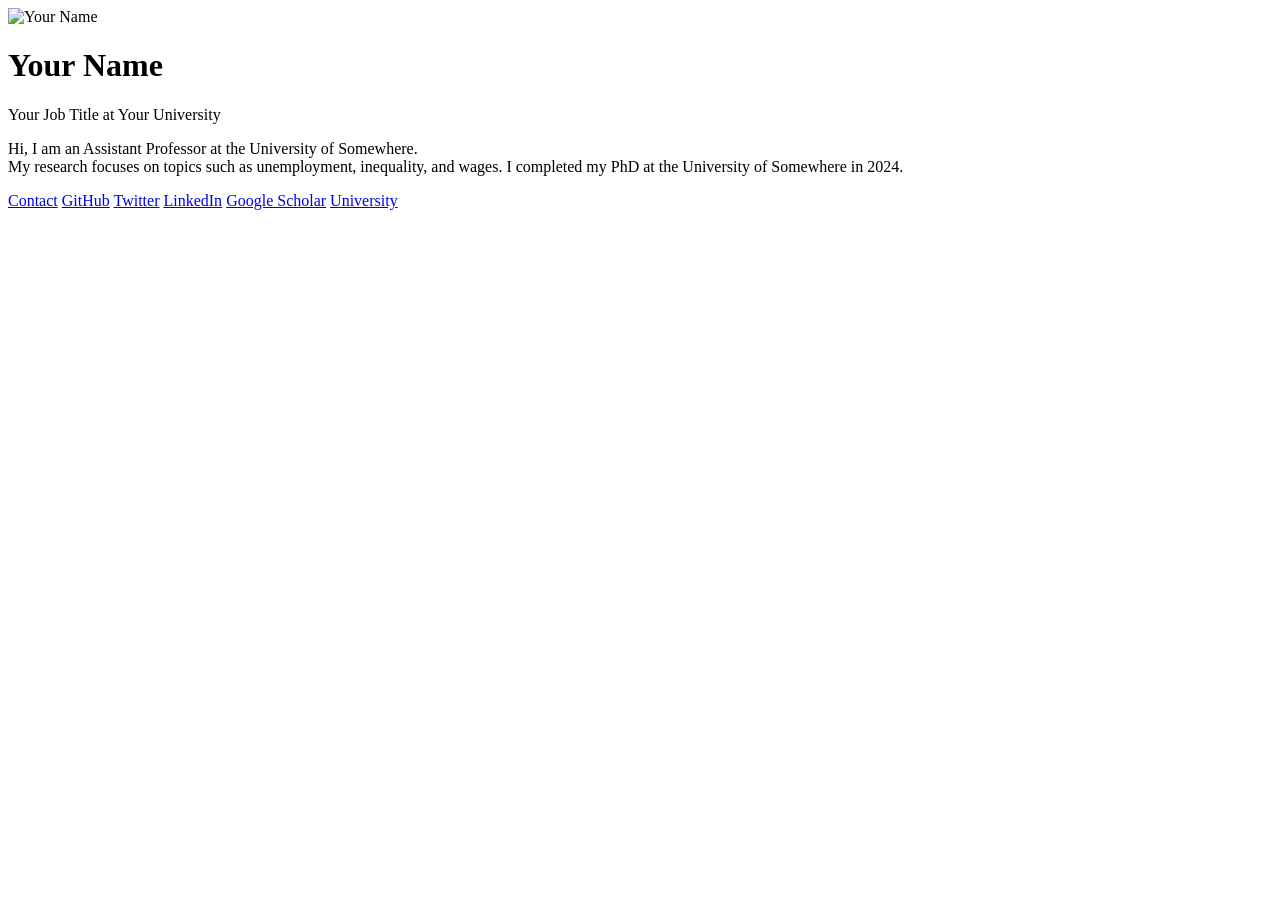
==== index.html @ a1e3d040 "Create index.html" ====
<!DOCTYPE html>
<html lang="en">
<head>
    <meta charset="UTF-8">
    <meta name="viewport" content="width=device-width, initial-scale=1.0">
    <title>Your Name - Personal Website</title>
    <link rel="stylesheet" href="styles.css">
</head>
<body>
    <div class="container">
        <div class="profile">
            <img src="profile.jpg" alt="Your Name" class="profile-img">
            <h1>Your Name</h1>
            <p class="job-title">Your Job Title at Your University</p>
            <p class="bio">
                Hi, I am an Assistant Professor at the University of Somewhere.<br>
                My research focuses on topics such as unemployment, inequality, and wages. 
                I completed my PhD at the University of Somewhere in 2024.
            </p>
            <div class="social-links">
                <a href="mailto:youremail@example.com">Contact</a>
                <a href="https://github.com/yourusername" target="_blank">GitHub</a>
                <a href="https://twitter.com/yourusername" target="_blank">Twitter</a>
                <a href="https://www.linkedin.com/in/yourusername" target="_blank">LinkedIn</a>
                <a href="https://scholar.google.com/citations?user=your-google-scholar-id" target="_blank">Google Scholar</a>
                <a href="https://www.university.com" target="_blank">University</a>
            </div>
        </div>
    </div>
</body>
</html>
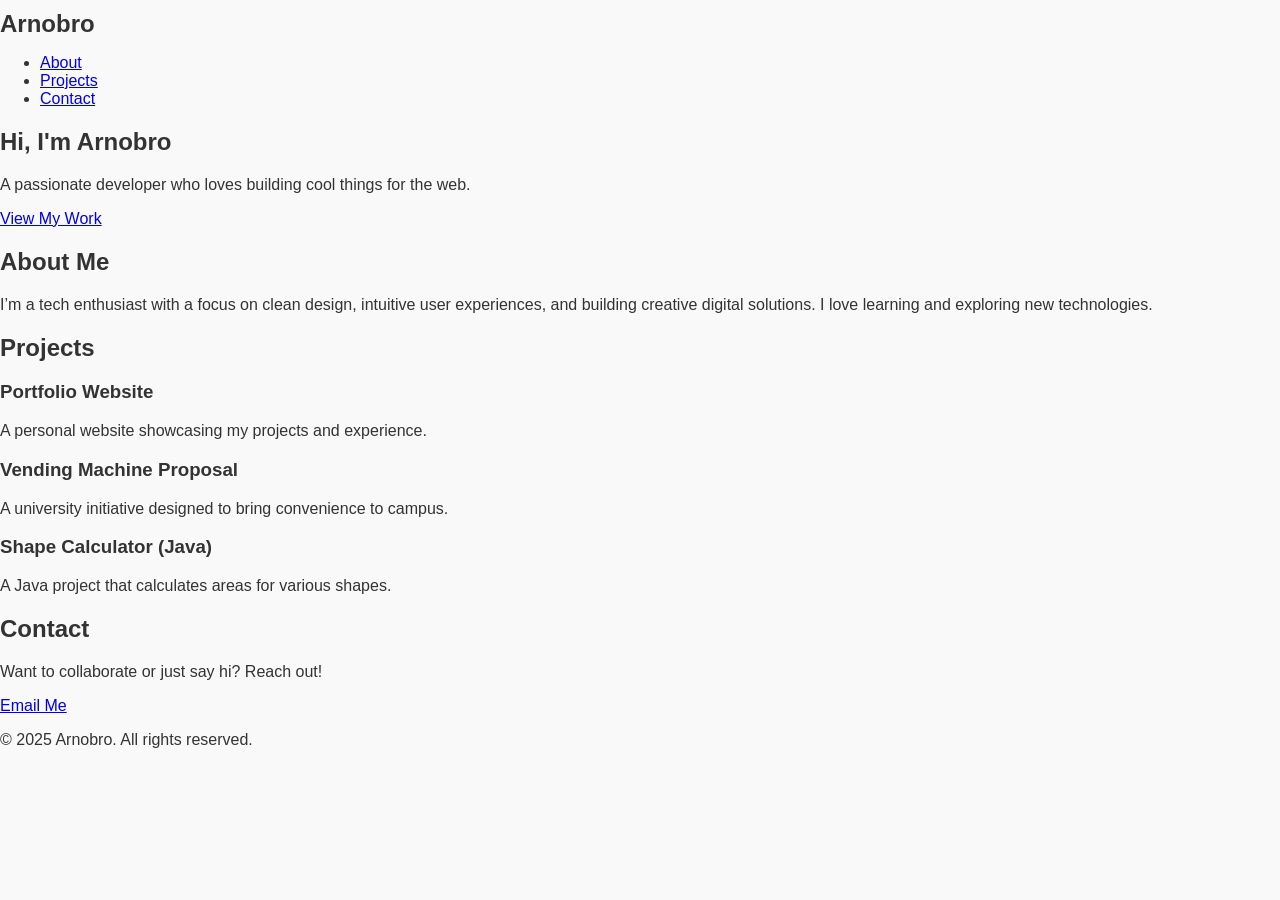
==== commit 7f834f1e: "Update index.html" ====
--- a/index.html
+++ b/index.html
@@ -1,31 +1,66 @@
 <!DOCTYPE html>
 <html lang="en">
 <head>
-    <meta charset="UTF-8">
-    <meta name="viewport" content="width=device-width, initial-scale=1.0">
-    <title>Your Name - Personal Website</title>
-    <link rel="stylesheet" href="styles.css">
+  <meta charset="UTF-8" />
+  <meta name="viewport" content="width=device-width, initial-scale=1.0" />
+  <title>Arnobro | Portfolio</title>
+  <link rel="stylesheet" href="styles.css" />
 </head>
 <body>
-    <div class="container">
-        <div class="profile">
-            <img src="profile.jpg" alt="Your Name" class="profile-img">
-            <h1>Your Name</h1>
-            <p class="job-title">Your Job Title at Your University</p>
-            <p class="bio">
-                Hi, I am an Assistant Professor at the University of Somewhere.<br>
-                My research focuses on topics such as unemployment, inequality, and wages. 
-                I completed my PhD at the University of Somewhere in 2024.
-            </p>
-            <div class="social-links">
-                <a href="mailto:youremail@example.com">Contact</a>
-                <a href="https://github.com/yourusername" target="_blank">GitHub</a>
-                <a href="https://twitter.com/yourusername" target="_blank">Twitter</a>
-                <a href="https://www.linkedin.com/in/yourusername" target="_blank">LinkedIn</a>
-                <a href="https://scholar.google.com/citations?user=your-google-scholar-id" target="_blank">Google Scholar</a>
-                <a href="https://www.university.com" target="_blank">University</a>
-            </div>
-        </div>
+  <header>
+    <nav>
+      <h1 class="logo">Arnobro</h1>
+      <ul class="nav-links">
+        <li><a href="#about">About</a></li>
+        <li><a href="#projects">Projects</a></li>
+        <li><a href="#contact">Contact</a></li>
+      </ul>
+    </nav>
+  </header>
+
+  <section class="hero">
+    <div class="hero-content">
+      <h2>Hi, I'm <span>Arnobro</span></h2>
+      <p>A passionate developer who loves building cool things for the web.</p>
+      <a href="#projects" class="btn">View My Work</a>
     </div>
+  </section>
+
+  <section id="about" class="about">
+    <h2>About Me</h2>
+    <p>
+      I’m a tech enthusiast with a focus on clean design, intuitive user
+      experiences, and building creative digital solutions. I love learning and
+      exploring new technologies.
+    </p>
+  </section>
+
+  <section id="projects" class="projects">
+    <h2>Projects</h2>
+    <div class="project-grid">
+      <div class="project-card">
+        <h3>Portfolio Website</h3>
+        <p>A personal website showcasing my projects and experience.</p>
+      </div>
+      <div class="project-card">
+        <h3>Vending Machine Proposal</h3>
+        <p>A university initiative designed to bring convenience to campus.</p>
+      </div>
+      <div class="project-card">
+        <h3>Shape Calculator (Java)</h3>
+        <p>A Java project that calculates areas for various shapes.</p>
+      </div>
+    </div>
+  </section>
+
+  <section id="contact" class="contact">
+    <h2>Contact</h2>
+    <p>Want to collaborate or just say hi? Reach out!</p>
+    <a href="mailto:arnobro@example.com" class="btn">Email Me</a>
+  </section>
+
+  <footer>
+    <p>© 2025 Arnobro. All rights reserved.</p>
+  </footer>
 </body>
 </html>
--- a/styles.css
+++ b/styles.css
@@ -0,0 +1,59 @@
+/* Global Styles */
+body {
+    font-family: Arial, sans-serif;
+    background-color: #f9f9f9;
+    color: #333;
+    margin: 0;
+    padding: 0;
+}
+
+.container {
+    display: flex;
+    justify-content: center;
+    align-items: center;
+    height: 100vh;
+}
+
+.profile {
+    background-color: white;
+    padding: 30px;
+    border-radius: 10px;
+    box-shadow: 0 4px 8px rgba(0, 0, 0, 0.1);
+    text-align: center;
+    width: 300px;
+}
+
+.profile-img {
+    width: 150px;
+    height: 150px;
+    border-radius: 50%;
+    margin-bottom: 20px;
+}
+
+h1 {
+    font-size: 24px;
+    margin: 10px 0;
+}
+
+.job-title {
+    font-size: 16px;
+    color: #555;
+}
+
+.bio {
+    font-size: 14px;
+    margin: 15px 0;
+    color: #777;
+}
+
+.social-links a {
+    display: inline-block;
+    margin: 5px 10px;
+    text-decoration: none;
+    color: #0077b5;
+    font-weight: bold;
+}
+
+.social-links a:hover {
+    text-decoration: underline;
+}
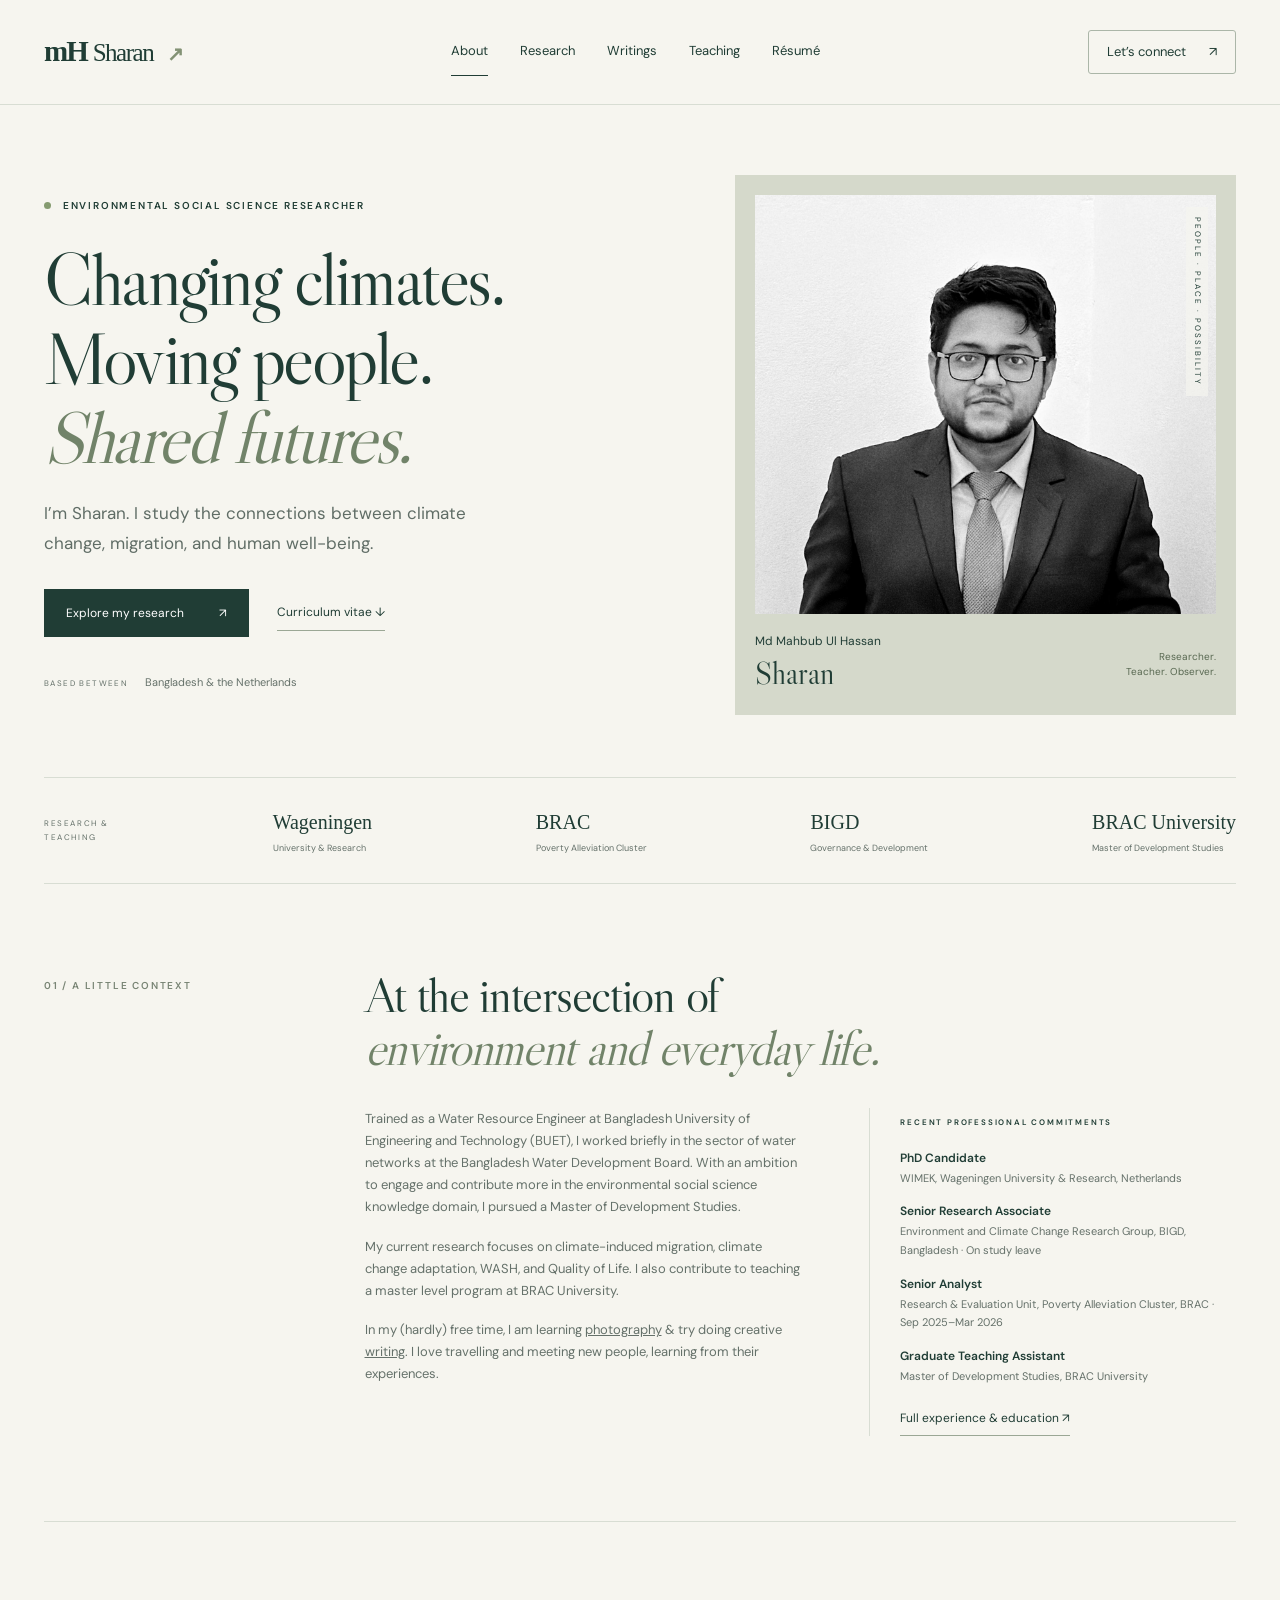
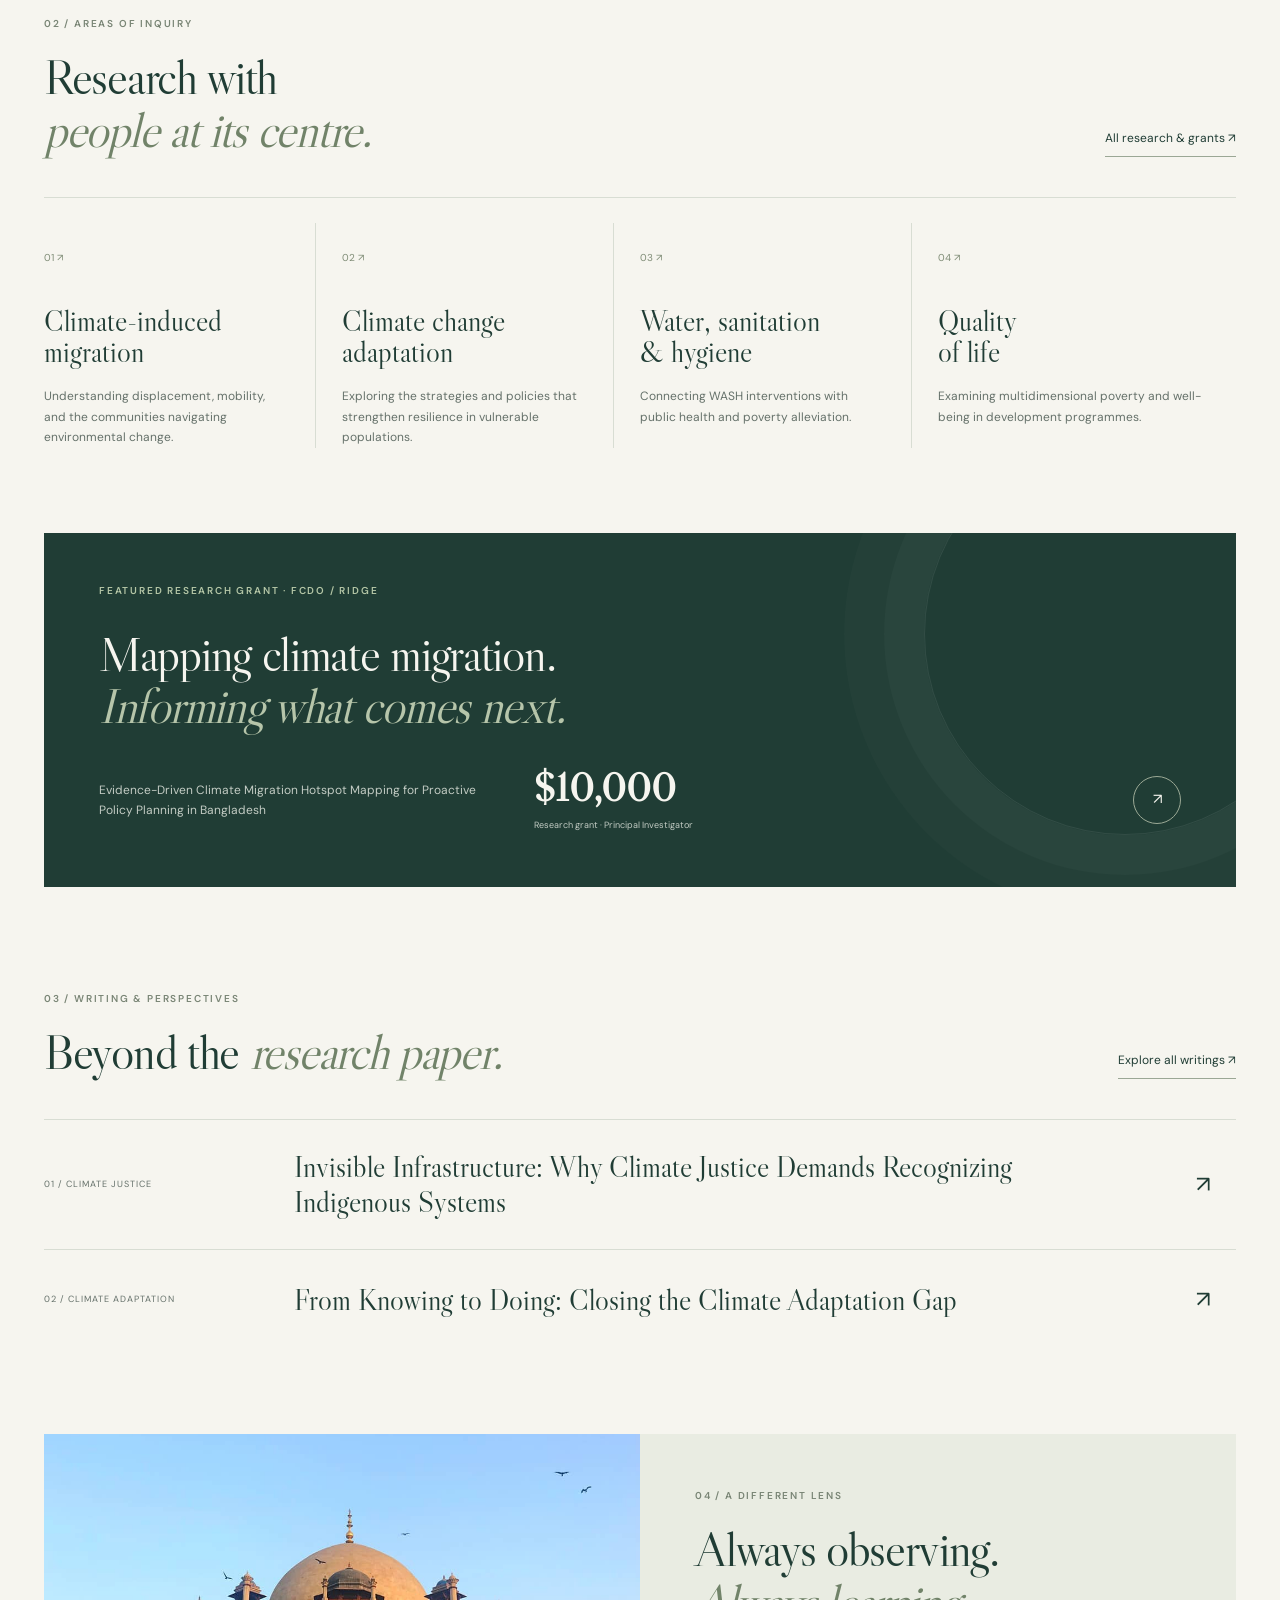
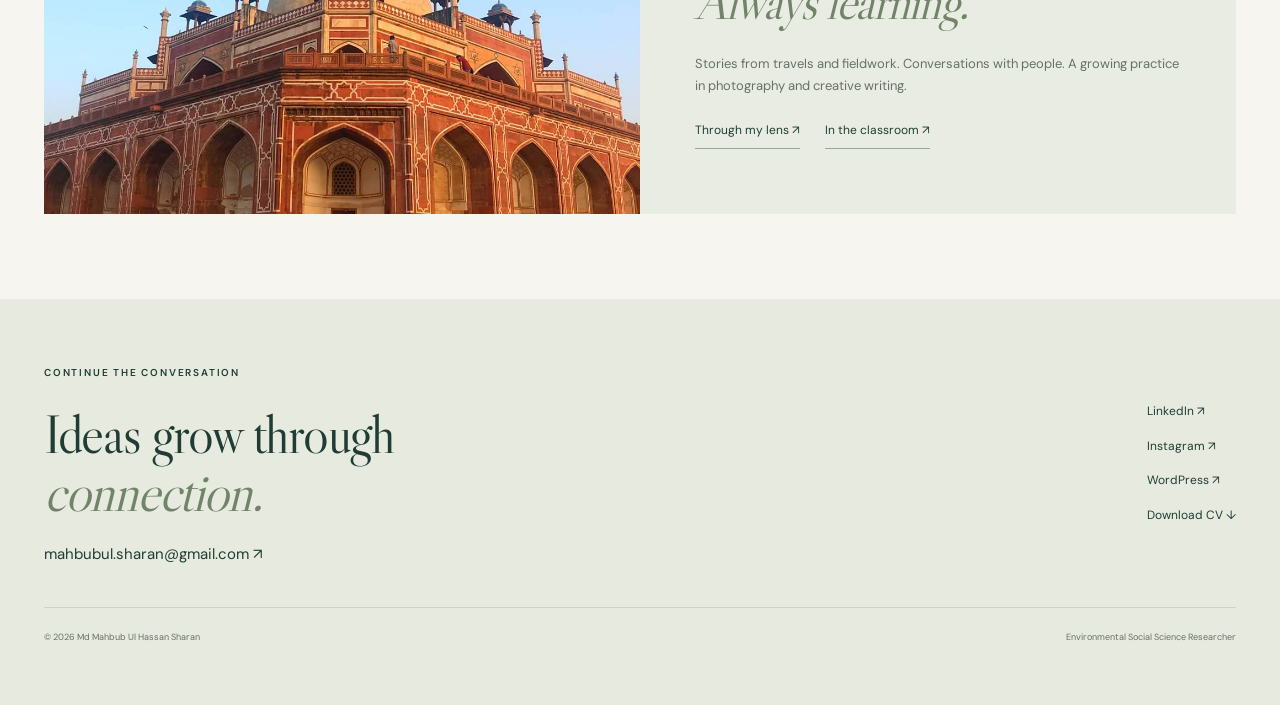
==== commit cd3117f3: "Replace placeholder portfolio with redesigned Sharan website" ====
--- a/index.html
+++ b/index.html
@@ -1,66 +1 @@
-<!DOCTYPE html>
-<html lang="en">
-<head>
-  <meta charset="UTF-8" />
-  <meta name="viewport" content="width=device-width, initial-scale=1.0" />
-  <title>Arnobro | Portfolio</title>
-  <link rel="stylesheet" href="styles.css" />
-</head>
-<body>
-  <header>
-    <nav>
-      <h1 class="logo">Arnobro</h1>
-      <ul class="nav-links">
-        <li><a href="#about">About</a></li>
-        <li><a href="#projects">Projects</a></li>
-        <li><a href="#contact">Contact</a></li>
-      </ul>
-    </nav>
-  </header>
-
-  <section class="hero">
-    <div class="hero-content">
-      <h2>Hi, I'm <span>Arnobro</span></h2>
-      <p>A passionate developer who loves building cool things for the web.</p>
-      <a href="#projects" class="btn">View My Work</a>
-    </div>
-  </section>
-
-  <section id="about" class="about">
-    <h2>About Me</h2>
-    <p>
-      I’m a tech enthusiast with a focus on clean design, intuitive user
-      experiences, and building creative digital solutions. I love learning and
-      exploring new technologies.
-    </p>
-  </section>
-
-  <section id="projects" class="projects">
-    <h2>Projects</h2>
-    <div class="project-grid">
-      <div class="project-card">
-        <h3>Portfolio Website</h3>
-        <p>A personal website showcasing my projects and experience.</p>
-      </div>
-      <div class="project-card">
-        <h3>Vending Machine Proposal</h3>
-        <p>A university initiative designed to bring convenience to campus.</p>
-      </div>
-      <div class="project-card">
-        <h3>Shape Calculator (Java)</h3>
-        <p>A Java project that calculates areas for various shapes.</p>
-      </div>
-    </div>
-  </section>
-
-  <section id="contact" class="contact">
-    <h2>Contact</h2>
-    <p>Want to collaborate or just say hi? Reach out!</p>
-    <a href="mailto:arnobro@example.com" class="btn">Email Me</a>
-  </section>
-
-  <footer>
-    <p>© 2025 Arnobro. All rights reserved.</p>
-  </footer>
-</body>
-</html>
+<!doctype html><html lang="en"><head><meta charset="utf-8"><meta name="viewport" content="width=device-width,initial-scale=1"><meta name="description" content="Md Mahbub Ul Hassan Sharan — environmental social science, climate migration, adaptation and human well-being."><title>About · Md Mahbub Ul Hassan Sharan</title><link rel="stylesheet" href="style.css"></head><body><a class="skip" href="#main">Skip to content</a><header><a class="brand" href="index.html">mH<span>Sharan</span><b>↗</b></a><nav aria-label="Main navigation"><a href="index.html" aria-current="page">About</a><a href="research.html" >Research</a><a href="writings.html" >Writings</a><a href="teaching.html" >Teaching</a><a href="resume.html" >Résumé</a></nav><a class="contact" href="mailto:mahbubul.sharan@gmail.com">Let’s connect <span>↗</span></a></header><main id="main"><section class="hero"><div class="hero-copy"><div class="eyebrow"><span class="dot"></span> ENVIRONMENTAL SOCIAL SCIENCE RESEARCHER</div><h1>Changing climates.<br>Moving people.<br><em>Shared futures.</em></h1><p class="intro">I’m Sharan. I study the connections between climate change, migration, and human well-being.</p><div class="hero-actions"><a class="button" href="research.html">Explore my research <span>↗</span></a><a class="text-link" href="assets/cv.pdf">Curriculum vitae ↓</a></div><div class="hero-note"><span>BASED BETWEEN</span> Bangladesh & the Netherlands</div></div><figure class="portrait"><img src="assets/portrait.png" alt="Md Mahbub Ul Hassan Sharan"><figcaption><div>Md Mahbub Ul Hassan<br><strong>Sharan</strong></div><span>Researcher.<br>Teacher. Observer.</span></figcaption><span class="portrait-label">PEOPLE · PLACE · POSSIBILITY</span></figure></section><div class="affiliations"><span>RESEARCH &<br>TEACHING</span><div>Wageningen <small>University & Research</small></div><div>BRAC <small>Poverty Alleviation Cluster</small></div><div>BIGD <small>Governance & Development</small></div><div>BRAC University <small>Master of Development Studies</small></div></div><section class="about section"><div class="section-label">01 / A LITTLE CONTEXT</div><div><h2>At the intersection of<br><em>environment and everyday life.</em></h2><div class="about-columns"><div><p>Trained as a Water Resource Engineer at Bangladesh University of Engineering and Technology (BUET), I worked briefly in the sector of water networks at the Bangladesh Water Development Board. With an ambition to engage and contribute more in the environmental social science knowledge domain, I pursued a Master of Development Studies.</p><p>My current research focuses on climate-induced migration, climate change adaptation, WASH, and Quality of Life. I also contribute to teaching a master level program at BRAC University.</p><p>In my (hardly) free time, I am learning <a href="https://mhsharan.crevado.com/">photography</a> & try doing creative <a href="https://mhsharan.wordpress.com/">writing</a>. I love travelling and meeting new people, learning from their experiences.</p></div><aside><span class="eyebrow">RECENT PROFESSIONAL COMMITMENTS</span><h3>PhD Candidate</h3><p>WIMEK, Wageningen University & Research, Netherlands</p><h3>Senior Research Associate</h3><p>Environment and Climate Change Research Group, BIGD, Bangladesh · On study leave</p><h3>Senior Analyst</h3><p>Research & Evaluation Unit, Poverty Alleviation Cluster, BRAC · Sep 2025–Mar 2026</p><h3>Graduate Teaching Assistant</h3><p>Master of Development Studies, BRAC University</p><a class="text-link" href="resume.html">Full experience & education ↗</a></aside></div></div></section><section class="research-home section"><div class="section-top"><div><div class="section-label">02 / AREAS OF INQUIRY</div><h2>Research with<br><em>people at its centre.</em></h2></div><a class="text-link" href="research.html">All research & grants ↗</a></div><div class="topic-grid"><a href="research.html"><span>01 ↗</span><h3>Climate-induced<br>migration</h3><p>Understanding displacement, mobility, and the communities navigating environmental change.</p></a><a href="research.html"><span>02 ↗</span><h3>Climate change<br>adaptation</h3><p>Exploring the strategies and policies that strengthen resilience in vulnerable populations.</p></a><a href="research.html"><span>03 ↗</span><h3>Water, sanitation<br>& hygiene</h3><p>Connecting WASH interventions with public health and poverty alleviation.</p></a><a href="research.html"><span>04 ↗</span><h3>Quality<br>of life</h3><p>Examining multidimensional poverty and well-being in development programmes.</p></a></div></section><section class="grant"><div class="eyebrow">FEATURED RESEARCH GRANT · FCDO / RIDGE</div><h2>Mapping climate migration.<br><em>Informing what comes next.</em></h2><div class="grant-bottom"><p>Evidence-Driven Climate Migration Hotspot Mapping for Proactive Policy Planning in Bangladesh</p><div><strong>$10,000</strong><span>Research grant · Principal Investigator</span></div><a href="research.html" class="round-link" aria-label="Read research grant details">↗</a></div></section><section class="section writing-home"><div class="section-top"><div><div class="section-label">03 / WRITING & PERSPECTIVES</div><h2>Beyond the <em>research paper.</em></h2></div><a class="text-link" href="writings.html">Explore all writings ↗</a></div><a class="article-row" href="writings.html#pub1"><span>01 / CLIMATE JUSTICE</span><h3>Invisible Infrastructure: Why Climate Justice Demands Recognizing Indigenous Systems</h3><b>↗</b></a><a class="article-row" href="writings.html#pub2"><span>02 / CLIMATE ADAPTATION</span><h3>From Knowing to Doing: Closing the Climate Adaptation Gap</h3><b>↗</b></a></section><section class="creative"><img src="assets/photography.jpeg" alt="Photography from Sharan’s portfolio" loading="lazy"><div><div class="section-label">04 / A DIFFERENT LENS</div><h2>Always observing.<br><em>Always learning.</em></h2><p>Stories from travels and fieldwork. Conversations with people. A growing practice in photography and creative writing.</p><a class="text-link" href="https://mhsharan.crevado.com/">Through my lens ↗</a><a class="text-link" href="teaching.html">In the classroom ↗</a></div></section></main><footer><div><span class="eyebrow">CONTINUE THE CONVERSATION</span><h2>Ideas grow through<br><em>connection.</em></h2><a class="email" href="mailto:mahbubul.sharan@gmail.com">mahbubul.sharan@gmail.com ↗</a></div><div class="footer-links"><a href="https://www.linkedin.com/in/mhsharan/">LinkedIn ↗</a><a href="https://www.instagram.com/m.h.sharan/">Instagram ↗</a><a href="https://mhsharan.wordpress.com/">WordPress ↗</a><a href="assets/cv.pdf">Download CV ↓</a></div><div class="copyright">© 2026 Md Mahbub Ul Hassan Sharan <span>Environmental Social Science Researcher</span></div></footer><script src="app.js"></script></body></html>
--- a/style.css
+++ b/style.css
@@ -0,0 +1,3 @@
+@import url('https://fonts.googleapis.com/css2?family=DM+Sans:wght@400;500;600;700&family=Libre+Caslon+Display&display=swap');
+:root{--paper:#f6f5ef;--ink:#203d35;--muted:#65716a;--line:#d8ddd3;--accent:#b0c29c;--serif:'Libre Caslon Display',Georgia,serif}*{box-sizing:border-box}html{scroll-behavior:smooth;scroll-padding-top:110px}body{margin:0;background:var(--paper);color:var(--ink);font-family:'DM Sans',Arial,sans-serif;font-size:15px;line-height:1.7}a{color:inherit;text-decoration:none}a:hover{color:#6a8055}a:focus-visible,button:focus-visible{outline:3px solid #b18a45;outline-offset:5px}img{max-width:100%;display:block}button{font:inherit;color:inherit}h1,h2,h3,h4,h5,p,figure{margin:0}h1,h2,h3{font-family:var(--serif);font-weight:400;line-height:1.08}em{font-weight:400;color:#718369}header{height:105px;max-width:1344px;margin:auto;display:flex;align-items:center;justify-content:space-between;border-bottom:1px solid var(--line);padding:0 44px;gap:30px}.brand{font-size:29px;font-family:Georgia,serif;font-weight:bold;letter-spacing:-2px;display:flex;align-items:baseline;gap:6px}.brand span{font-weight:normal;font-size:25px;letter-spacing:-1.5px}.brand b{font-size:20px;margin-left:8px;color:#839275}nav{display:flex;gap:32px;font-size:13px}nav a{padding:12px 0}nav [aria-current]{border-bottom:1px solid var(--ink)}.contact{font-size:13px;border:1px solid #abb6a8;padding:10px 18px;border-radius:3px}.contact span{margin-left:20px}.skip{position:absolute;top:-80px}.skip:focus{top:0;background:white;z-index:9;padding:15px}main{max-width:1256px;margin:auto}.hero{display:grid;grid-template-columns:1.28fr 1fr;gap:70px;padding:70px 0 62px;align-items:center}.eyebrow,.section-label{font-size:10px;font-weight:600;letter-spacing:1.8px;line-height:1.5}.dot{display:inline-block;width:7px;height:7px;background:#859b70;border-radius:50%;margin-right:8px}.hero h1{font-size:clamp(58px,5.7vw,83px);letter-spacing:-2.5px;margin:27px 0 23px}.hero .intro{font-size:17px;line-height:1.75;max-width:435px;color:#606d66}.hero-actions{display:flex;align-items:center;gap:28px;margin:30px 0 36px}.button{background:var(--ink);color:#fff;padding:14px 22px;font-size:12px;display:inline-flex;gap:35px}.button:hover{background:#385346;color:white}.text-link{font-size:12px;border-bottom:1px solid #9ba795;padding:7px 0;display:inline-block}.hero-note{font-size:11px;color:var(--muted)}.hero-note span{font-size:8px;letter-spacing:1.4px;margin-right:14px}.portrait{position:relative;background:#d5d9cb;padding:20px 20px 0;align-self:stretch;max-height:540px;display:flex;flex-direction:column;overflow:hidden}.portrait>img{width:100%;min-height:0;flex:1;object-fit:cover;object-position:center 24%;filter:saturate(.7)}.portrait figcaption{display:flex;justify-content:space-between;align-items:center;padding:18px 0 19px;background:#d5d9cb;font-size:12px;line-height:1.5}.portrait strong{font-family:var(--serif);font-size:31px;font-weight:400}.portrait figcaption>span{font-size:10px;color:#586851;text-align:right}.portrait-label{position:absolute;right:28px;top:32px;writing-mode:vertical-rl;font-size:8px;letter-spacing:2px;background:#f6f5efb3;padding:10px 4px}.affiliations{border-block:1px solid var(--line);display:flex;align-items:center;justify-content:space-between;padding:27px 0;gap:20px}.affiliations>span{font-size:8px;letter-spacing:1.6px;line-height:1.7;color:var(--muted)}.affiliations>div{font-size:20px;font-family:Georgia,serif}.affiliations small{display:block;font-family:'DM Sans',Arial,sans-serif;font-size:9px;color:var(--muted);margin-top:2px}.section{padding:85px 0}.about{display:grid;grid-template-columns:1fr 3fr;gap:30px}.section-label{color:#798575;margin:9px 0 20px}h2{font-size:49px;letter-spacing:-1.3px}.about-columns{display:grid;grid-template-columns:1.2fr 1fr;gap:65px;margin-top:33px}.about-columns p{color:var(--muted);font-size:13px;margin-bottom:17px}.about-columns a:not(.text-link){text-decoration:underline}.about aside{border-left:1px solid var(--line);padding-left:30px}.about aside .eyebrow{font-size:8px}.about aside h3{font-family:inherit;font-size:12px;font-weight:600;margin:18px 0 4px}.about aside p{font-size:11px;margin:0}.about aside .text-link{margin-top:15px}.research-home{border-top:1px solid var(--line)}.section-top{display:flex;justify-content:space-between;align-items:end;gap:20px;margin-bottom:40px}.topic-grid{display:grid;grid-template-columns:repeat(4,1fr);border-top:1px solid var(--line)}.topic-grid>a{padding:26px 27px 0 0;border-right:1px solid var(--line);margin-top:25px;margin-right:26px}.topic-grid>a:last-child{border:0;margin-right:0}.topic-grid span{font-size:10px;color:#7f8c76;display:block;margin-bottom:40px}.topic-grid h3{font-size:29px;margin-bottom:18px}.topic-grid p{font-size:12px;color:var(--muted)}.grant{background:var(--ink);color:var(--paper);padding:50px 55px;margin:0 0 10px;position:relative;overflow:hidden}.grant:after{content:'';position:absolute;width:400px;height:400px;border:1px solid #ffffff15;border-radius:50%;right:-90px;top:-100px;box-shadow:0 0 0 40px #ffffff06,0 0 0 80px #ffffff04;pointer-events:none}.grant .eyebrow{color:#b4c6a6}.grant h2{margin:30px 0}.grant em{color:#b6c5aa}.grant-bottom{display:flex;align-items:center;gap:45px}.grant-bottom p{font-size:12px;max-width:390px;color:#c3ccc4}.grant-bottom strong{font-family:var(--serif);font-size:40px;display:block;line-height:1.2}.grant-bottom span{font-size:9px;color:#c3ccc4}.round-link{border:1px solid #9ba995;border-radius:50%;width:48px;height:48px;display:grid;place-items:center;margin-left:auto}.article-row{display:grid;grid-template-columns:220px 1fr 40px;gap:30px;padding:30px 0;border-top:1px solid var(--line);align-items:center}.article-row>span{font-size:9px;letter-spacing:1px;color:var(--muted)}.article-row h3{font-size:29px;max-width:750px;line-height:1.2}.article-row b{font-size:23px;font-weight:400}.creative{display:grid;grid-template-columns:1fr 1fr;background:#e9ece2;margin-bottom:85px}.creative>img{height:380px;width:100%;object-fit:cover}.creative>div{padding:45px 55px}.creative p{font-size:13px;color:var(--muted);margin:24px 0 16px}.creative a{margin-right:25px}footer{background:#e7eade;padding:60px max(44px,calc((100vw - 1256px)/2));display:grid;grid-template-columns:1fr auto;gap:40px}footer h2{font-size:54px;margin:20px 0}.email{font-size:15px}.footer-links{display:flex;flex-direction:column;gap:14px;font-size:12px;align-self:center}.copyright{grid-column:1/-1;border-top:1px solid #cdd4c5;padding-top:22px;font-size:9px;color:var(--muted);display:flex;justify-content:space-between}.inner{padding:65px 0 90px;max-width:1100px}.inner>.eyebrow{margin-bottom:28px}.inner h1{font-size:70px;margin-bottom:35px;letter-spacing:-1.8px}.inner h3{font-size:34px;margin:35px 0 20px}.inner h4{font-size:18px;margin:24px 0 8px;line-height:1.4}.inner h5{font-size:17px;margin:28px 0 10px}.inner p{color:#58675f;margin:10px 0 17px}.inner a{border-bottom:1px solid #acb6a4}.inner .content-grid{display:grid;grid-template-columns:1fr 1fr;gap:26px;margin:30px 0}.content-card{padding:28px;border:1px solid var(--line);background:#f9f9f4}.content-card h3:first-child{margin-top:0}.content-section{margin-top:60px}.grant-card{background:#e7ecdf;padding:28px}.inner li{padding:18px 0;border-bottom:1px solid var(--line);list-style:none}.inner ul{padding:0}.inner .quote{font-family:var(--serif);font-size:25px;border-left:3px solid #92a47f;padding:10px 25px;margin:30px 0}.inner button{width:100%;border:0;border-block:1px solid var(--line);padding:25px 40px 25px 0;background:none;cursor:pointer;text-align:left;position:relative}.inner button:after{content:'+';position:absolute;right:10px;top:30px;font-size:26px}.inner button[aria-expanded=true]:after{content:'−'}.inner button h4{font-family:var(--serif);font-size:29px;font-weight:400;margin:0}.inner button p{font-size:11px;margin-bottom:0}.article-body{padding:25px 0;max-width:800px;line-height:1.9}.article-body[hidden]{display:none}.card-cover img{height:250px;width:100%;object-fit:cover}.unavailable{color:#788174;font-size:12px}.inner section>div>div>h4~p{max-width:880px}#resume>div{padding:15px 0 30px;border-bottom:1px solid var(--line)}
+@media(min-width:1450px){.hero{padding-top:80px;padding-bottom:75px}}@media(max-width:1350px){main{margin-inline:44px}.inner{margin-inline:7%}.hero{gap:50px}.hero h1{font-size:73px}}@media(max-width:1000px){header{padding:0 28px}nav{gap:20px}.contact{display:none}main{margin-inline:28px}.hero{gap:30px}.hero h1{font-size:60px}.hero-actions{gap:18px}.about{grid-template-columns:1fr}.about-columns{gap:35px}.topic-grid{grid-template-columns:1fr 1fr;gap:25px}.topic-grid>a{margin:0;padding:25px 20px;border-right:0;border-bottom:1px solid var(--line)}.grant{padding:35px}.creative>div{padding:30px}.creative h2{font-size:40px}.article-row{grid-template-columns:150px 1fr 25px}}@media(max-width:650px){header{height:auto;padding:20px;flex-wrap:wrap;gap:12px}.brand{font-size:25px}nav{order:2;width:100%;justify-content:space-between;gap:12px;font-size:12px}.hero{grid-template-columns:1fr;padding:36px 0;gap:35px}.hero h1{font-size:61px;letter-spacing:-2px}.eyebrow{font-size:8px}.hero-actions{flex-wrap:wrap}.portrait{height:440px;max-width:430px;width:100%}.affiliations{flex-wrap:wrap;justify-content:start;gap:25px}.affiliations>span{width:100%}.affiliations>div{font-size:17px;min-width:40%}.section{padding:50px 0}h2{font-size:38px}.about-columns{grid-template-columns:1fr}.about aside{padding-left:20px}.section-top{align-items:start;flex-direction:column;gap:20px}.topic-grid{gap:12px}.topic-grid h3{font-size:26px}.topic-grid span{margin-bottom:22px}.grant{padding:30px 22px}.grant h2{font-size:36px}.grant-bottom{flex-wrap:wrap;gap:20px}.article-row{grid-template-columns:1fr 20px;gap:12px}.article-row>span{grid-column:1/-1}.article-row h3{font-size:27px}.creative{grid-template-columns:1fr;margin-bottom:45px}.creative>img{height:260px}.creative>div{padding:30px 24px}footer{padding:40px 28px;grid-template-columns:1fr;gap:30px}footer h2{font-size:46px}.footer-links{flex-direction:row;flex-wrap:wrap;gap:20px}.copyright{flex-direction:column;gap:10px}.inner{margin-inline:24px;padding-top:40px}.inner h1{font-size:48px}.inner .content-grid{grid-template-columns:1fr}.inner h3{font-size:30px}.inner button h4{font-size:26px}main{margin-inline:22px}}@media(prefers-reduced-motion:reduce){html{scroll-behavior:auto}}
